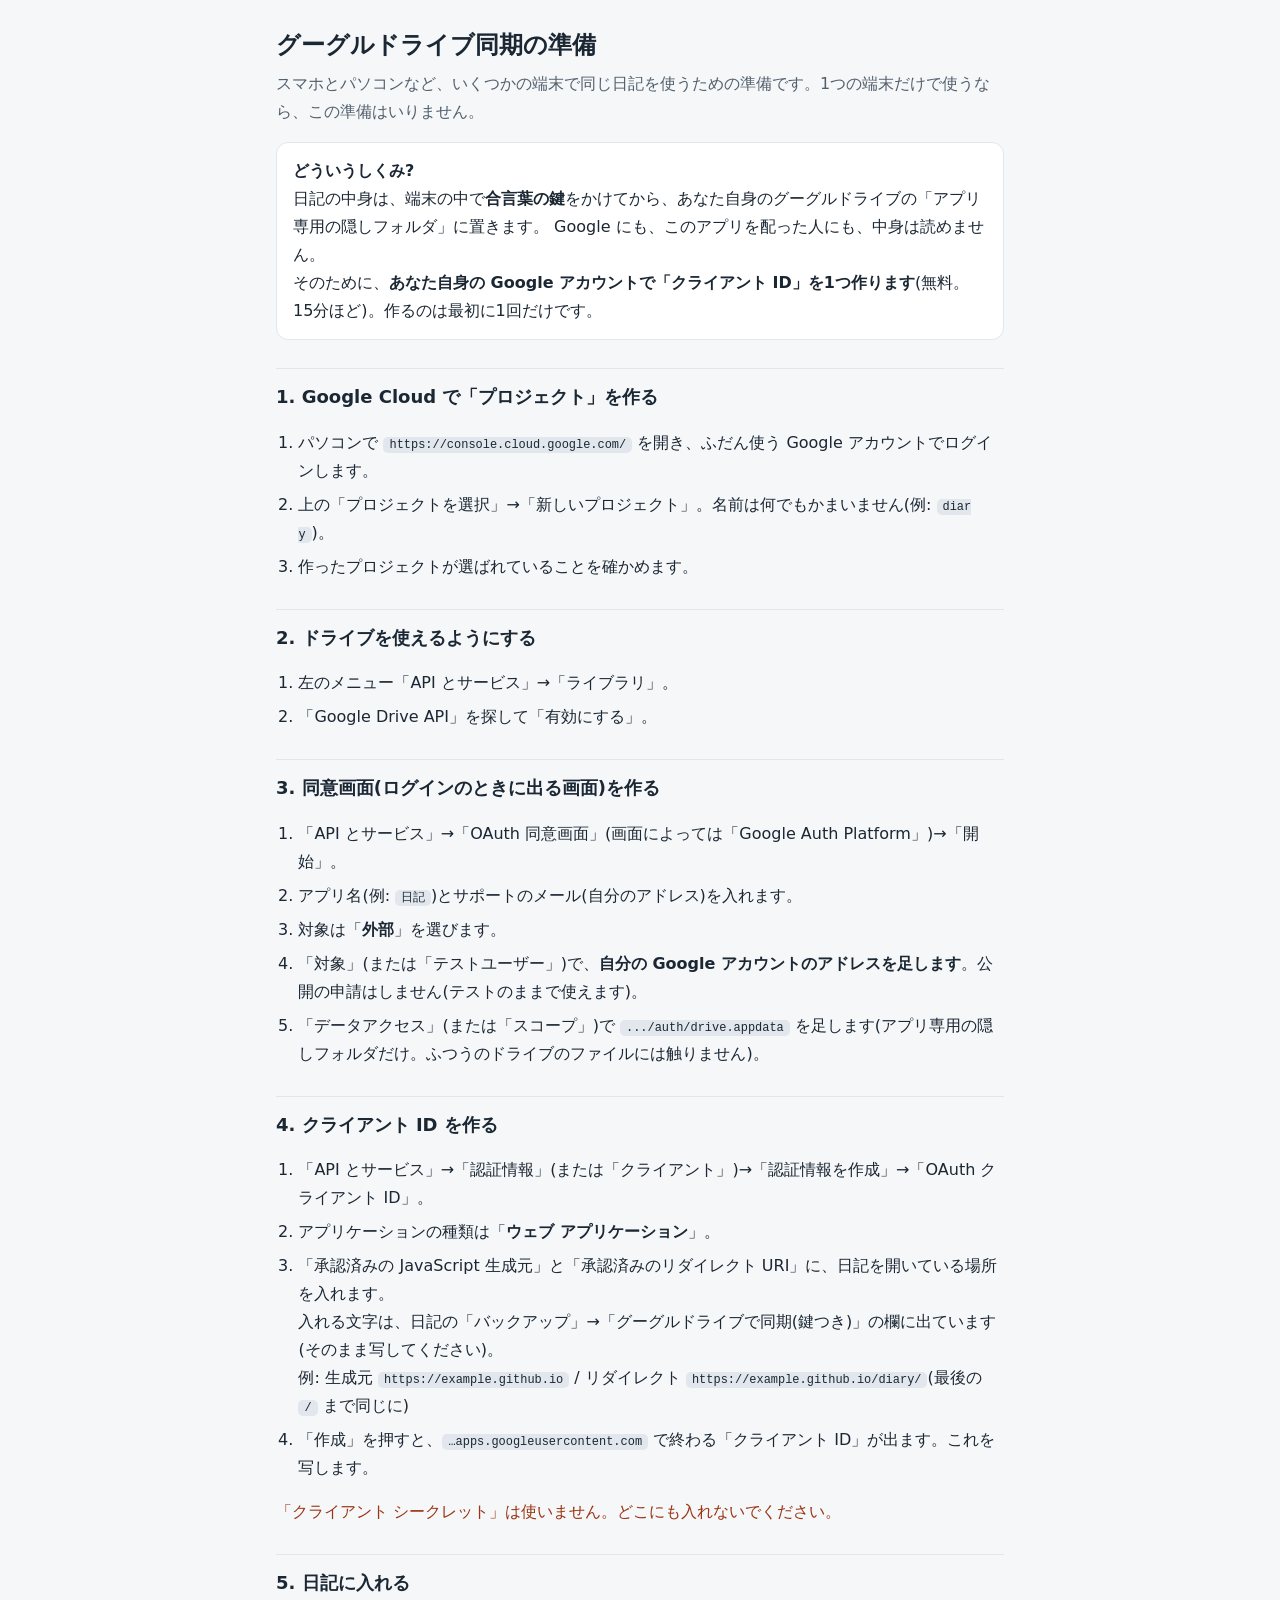
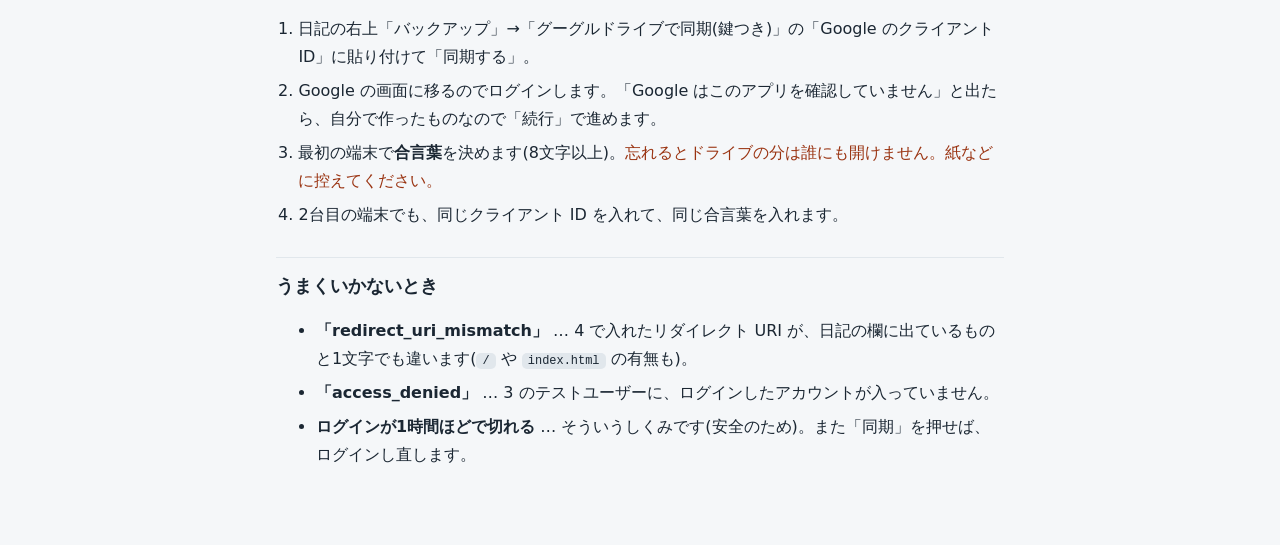
==== tools/public/setup-google.html @ d2274691 "v0.17.0: 公開版を作れるように(edition.js・projects.js・tools/make_public.py・同期の準備の手順) Co-Authored-By: Claude Opu" ====
<!doctype html>
<html lang="ja">
<head>
<meta charset="utf-8">
<meta name="viewport" content="width=device-width, initial-scale=1">
<meta http-equiv="Content-Security-Policy" content="default-src 'none'; style-src 'unsafe-inline'; img-src 'self'; base-uri 'none'; form-action 'none'">
<meta name="referrer" content="no-referrer">
<title>同期の準備</title>
<style>
:root { --bg: #f5f7f9; --surface: #fff; --text: #1b2733; --muted: #52606d; --line: #e1e7ec; --accent: #1e4e8c; --warn: #9a3412; }
@media (prefers-color-scheme: dark) { :root:not([data-theme="light"]) { --bg: #0f141c; --surface: #18202b; --text: #e5e9f0; --muted: #a3adbb; --line: #2a3442; --accent: #93b4ff; --warn: #fdba74; } }
:root[data-theme="dark"] { --bg: #0f141c; --surface: #18202b; --text: #e5e9f0; --muted: #a3adbb; --line: #2a3442; --accent: #93b4ff; --warn: #fdba74; }
* { box-sizing: border-box; }
body { margin: 0; background: var(--bg); color: var(--text); font-family: system-ui, -apple-system, "Hiragino Sans", "Noto Sans JP", "Yu Gothic UI", sans-serif; line-height: 1.75; }
main { max-width: 760px; margin: 0 auto; padding: 24px 16px 60px; }
h1 { font-size: 24px; margin: 0 0 4px; }
h2 { font-size: 18px; margin: 28px 0 8px; padding-top: 12px; border-top: 1px solid var(--line); }
.lead { color: var(--muted); margin-top: 0; }
.card { background: var(--surface); border: 1px solid var(--line); border-radius: 12px; padding: 14px 16px; margin: 12px 0; }
.warn { color: var(--warn); }
ol { padding-left: 1.4em; } li { margin: 6px 0; }
code { background: var(--line); padding: 1px 6px; border-radius: 5px; font-size: .92em; word-break: break-all; }
a { color: var(--accent); }
</style>
</head>
<body>
<main>
<h1>グーグルドライブ同期の準備</h1>
<p class="lead">スマホとパソコンなど、いくつかの端末で同じ日記を使うための準備です。1つの端末だけで使うなら、この準備はいりません。</p>

<div class="card">
<strong>どういうしくみ?</strong><br>
日記の中身は、端末の中で<strong>合言葉の鍵</strong>をかけてから、あなた自身のグーグルドライブの「アプリ専用の隠しフォルダ」に置きます。
Google にも、このアプリを配った人にも、中身は読めません。<br>
そのために、<strong>あなた自身の Google アカウントで「クライアント ID」を1つ作ります</strong>(無料。15分ほど)。作るのは最初に1回だけです。
</div>

<h2>1. Google Cloud で「プロジェクト」を作る</h2>
<ol>
<li>パソコンで <code>https://console.cloud.google.com/</code> を開き、ふだん使う Google アカウントでログインします。</li>
<li>上の「プロジェクトを選択」→「新しいプロジェクト」。名前は何でもかまいません(例: <code>diary</code>)。</li>
<li>作ったプロジェクトが選ばれていることを確かめます。</li>
</ol>

<h2>2. ドライブを使えるようにする</h2>
<ol>
<li>左のメニュー「API とサービス」→「ライブラリ」。</li>
<li>「Google Drive API」を探して「有効にする」。</li>
</ol>

<h2>3. 同意画面(ログインのときに出る画面)を作る</h2>
<ol>
<li>「API とサービス」→「OAuth 同意画面」(画面によっては「Google Auth Platform」)→「開始」。</li>
<li>アプリ名(例: <code>日記</code>)とサポートのメール(自分のアドレス)を入れます。</li>
<li>対象は「<strong>外部</strong>」を選びます。</li>
<li>「対象」(または「テストユーザー」)で、<strong>自分の Google アカウントのアドレスを足します</strong>。公開の申請はしません(テストのままで使えます)。</li>
<li>「データアクセス」(または「スコープ」)で <code>.../auth/drive.appdata</code> を足します(アプリ専用の隠しフォルダだけ。ふつうのドライブのファイルには触りません)。</li>
</ol>

<h2>4. クライアント ID を作る</h2>
<ol>
<li>「API とサービス」→「認証情報」(または「クライアント」)→「認証情報を作成」→「OAuth クライアント ID」。</li>
<li>アプリケーションの種類は「<strong>ウェブ アプリケーション</strong>」。</li>
<li>「承認済みの JavaScript 生成元」と「承認済みのリダイレクト URI」に、日記を開いている場所を入れます。<br>
入れる文字は、日記の「バックアップ」→「グーグルドライブで同期(鍵つき)」の欄に出ています(そのまま写してください)。<br>
例: 生成元 <code>https://example.github.io</code> / リダイレクト <code>https://example.github.io/diary/</code>(最後の <code>/</code> まで同じに)</li>
<li>「作成」を押すと、<code>…apps.googleusercontent.com</code> で終わる「クライアント ID」が出ます。これを写します。</li>
</ol>
<p class="warn">「クライアント シークレット」は使いません。どこにも入れないでください。</p>

<h2>5. 日記に入れる</h2>
<ol>
<li>日記の右上「バックアップ」→「グーグルドライブで同期(鍵つき)」の「Google のクライアント ID」に貼り付けて「同期する」。</li>
<li>Google の画面に移るのでログインします。「Google はこのアプリを確認していません」と出たら、自分で作ったものなので「続行」で進めます。</li>
<li>最初の端末で<strong>合言葉</strong>を決めます(8文字以上)。<span class="warn">忘れるとドライブの分は誰にも開けません。紙などに控えてください。</span></li>
<li>2台目の端末でも、同じクライアント ID を入れて、同じ合言葉を入れます。</li>
</ol>

<h2>うまくいかないとき</h2>
<ul>
<li><strong>「redirect_uri_mismatch」</strong> … 4 で入れたリダイレクト URI が、日記の欄に出ているものと1文字でも違います(<code>/</code> や <code>index.html</code> の有無も)。</li>
<li><strong>「access_denied」</strong> … 3 のテストユーザーに、ログインしたアカウントが入っていません。</li>
<li><strong>ログインが1時間ほどで切れる</strong> … そういうしくみです(安全のため)。また「同期」を押せば、ログインし直します。</li>
</ul>
</main>
</body>
</html>
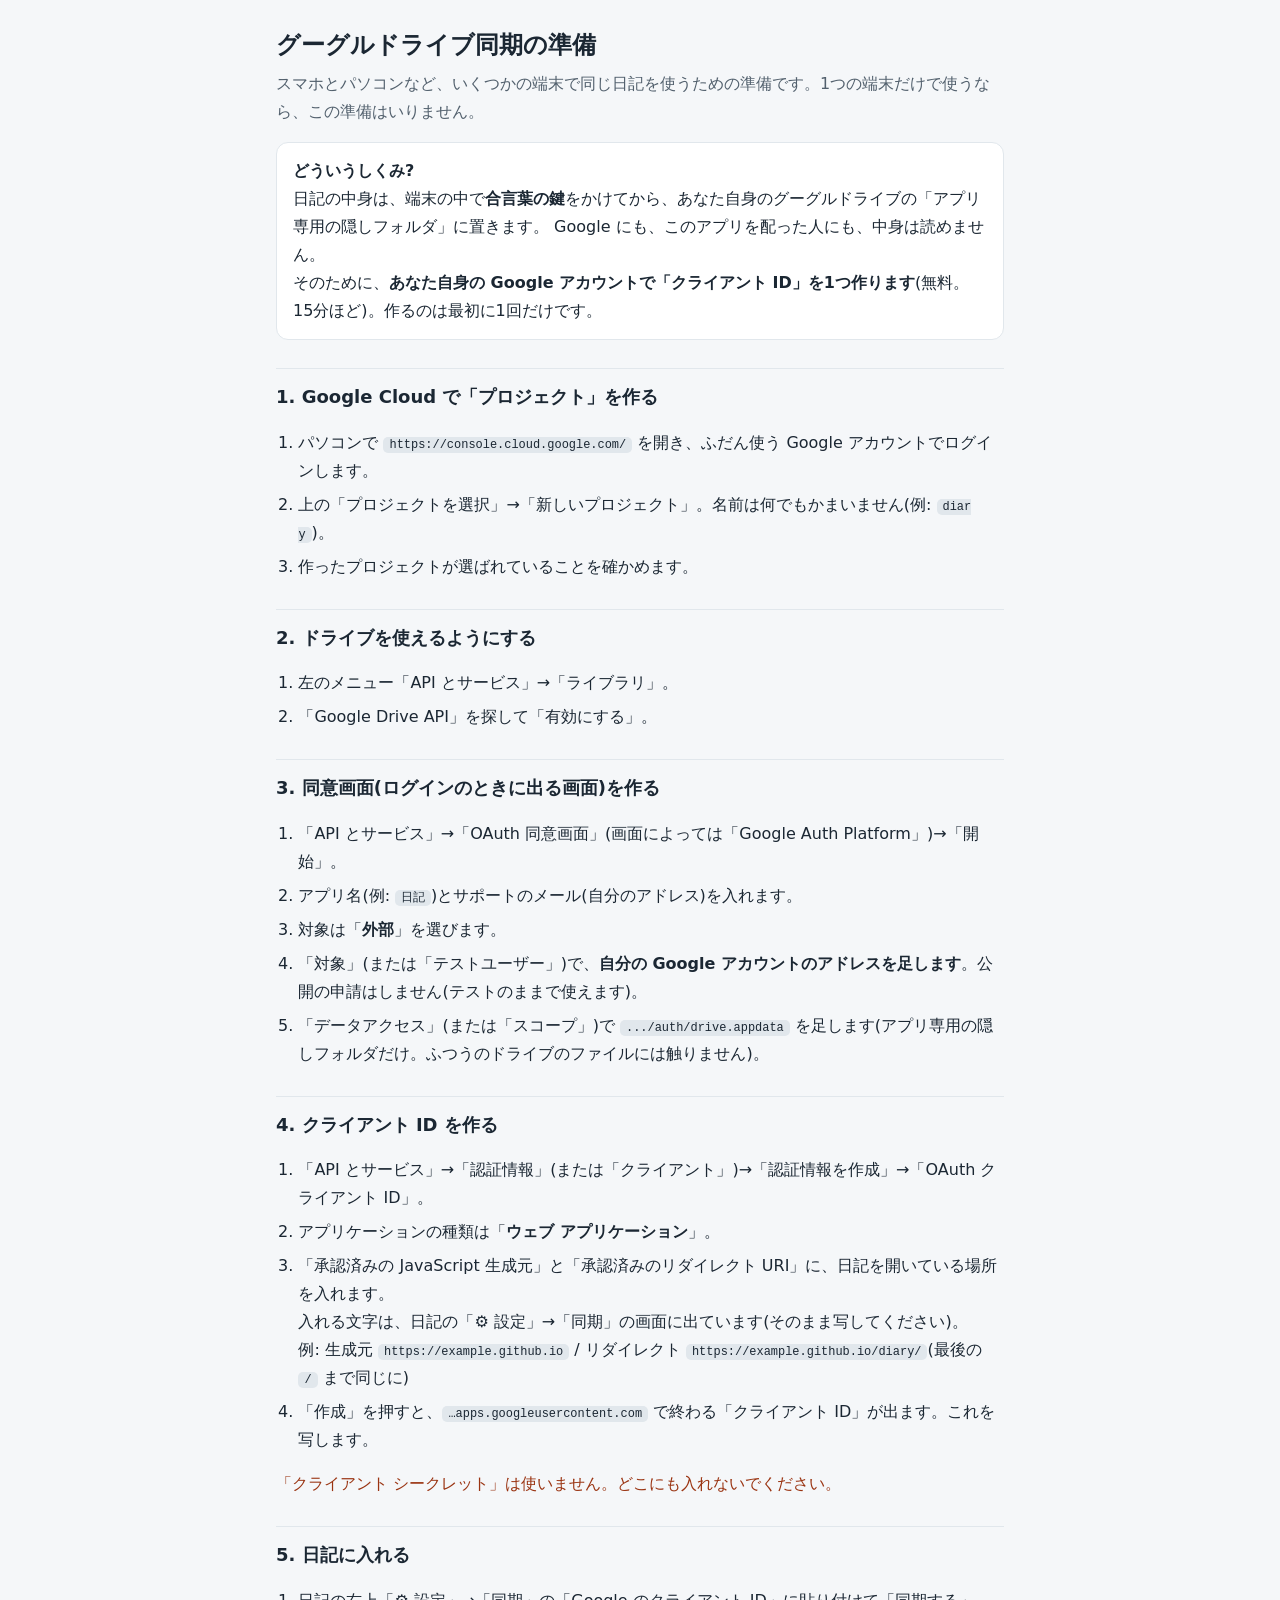
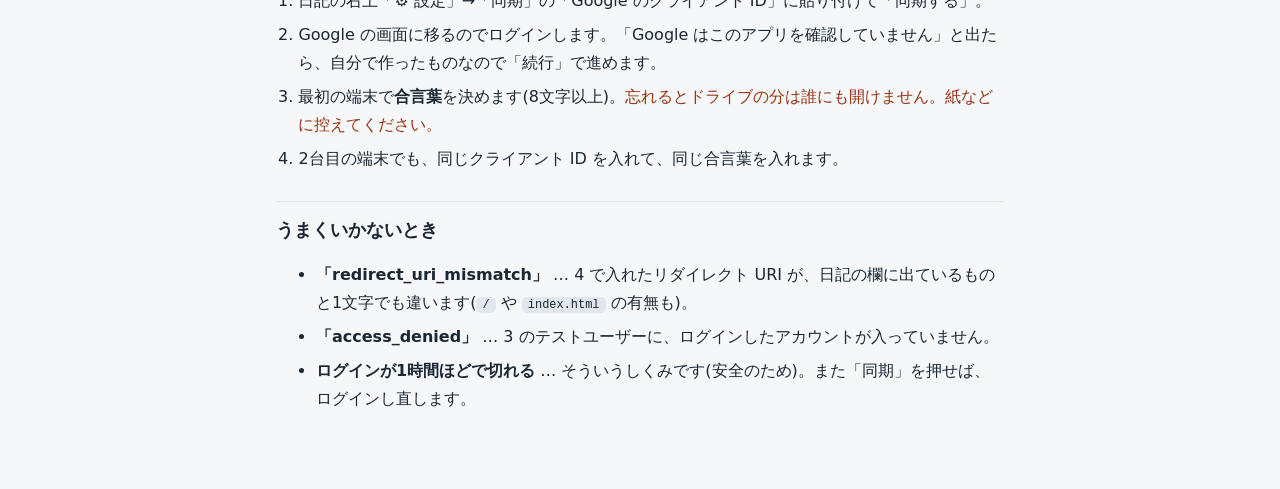
==== commit 5d2941f5: "v0.21.12 右上を統計・印刷・設定に。⚙ 設定の一覧と、日記の中だけの文字の大きさ Co-Authored-By: Claude Opus 5.5 <noreply@anthropic.com>" ====
--- a/tools/public/setup-google.html
+++ b/tools/public/setup-google.html
@@ -62,7 +62,7 @@
 <li>「API とサービス」→「認証情報」(または「クライアント」)→「認証情報を作成」→「OAuth クライアント ID」。</li>
 <li>アプリケーションの種類は「<strong>ウェブ アプリケーション</strong>」。</li>
 <li>「承認済みの JavaScript 生成元」と「承認済みのリダイレクト URI」に、日記を開いている場所を入れます。<br>
-入れる文字は、日記の「バックアップ」→「グーグルドライブで同期(鍵つき)」の欄に出ています(そのまま写してください)。<br>
+入れる文字は、日記の「⚙ 設定」→「同期」の画面に出ています(そのまま写してください)。<br>
 例: 生成元 <code>https://example.github.io</code> / リダイレクト <code>https://example.github.io/diary/</code>(最後の <code>/</code> まで同じに)</li>
 <li>「作成」を押すと、<code>…apps.googleusercontent.com</code> で終わる「クライアント ID」が出ます。これを写します。</li>
 </ol>
@@ -70,7 +70,7 @@
 
 <h2>5. 日記に入れる</h2>
 <ol>
-<li>日記の右上「バックアップ」→「グーグルドライブで同期(鍵つき)」の「Google のクライアント ID」に貼り付けて「同期する」。</li>
+<li>日記の右上「⚙ 設定」→「同期」の「Google のクライアント ID」に貼り付けて「同期する」。</li>
 <li>Google の画面に移るのでログインします。「Google はこのアプリを確認していません」と出たら、自分で作ったものなので「続行」で進めます。</li>
 <li>最初の端末で<strong>合言葉</strong>を決めます(8文字以上)。<span class="warn">忘れるとドライブの分は誰にも開けません。紙などに控えてください。</span></li>
 <li>2台目の端末でも、同じクライアント ID を入れて、同じ合言葉を入れます。</li>
